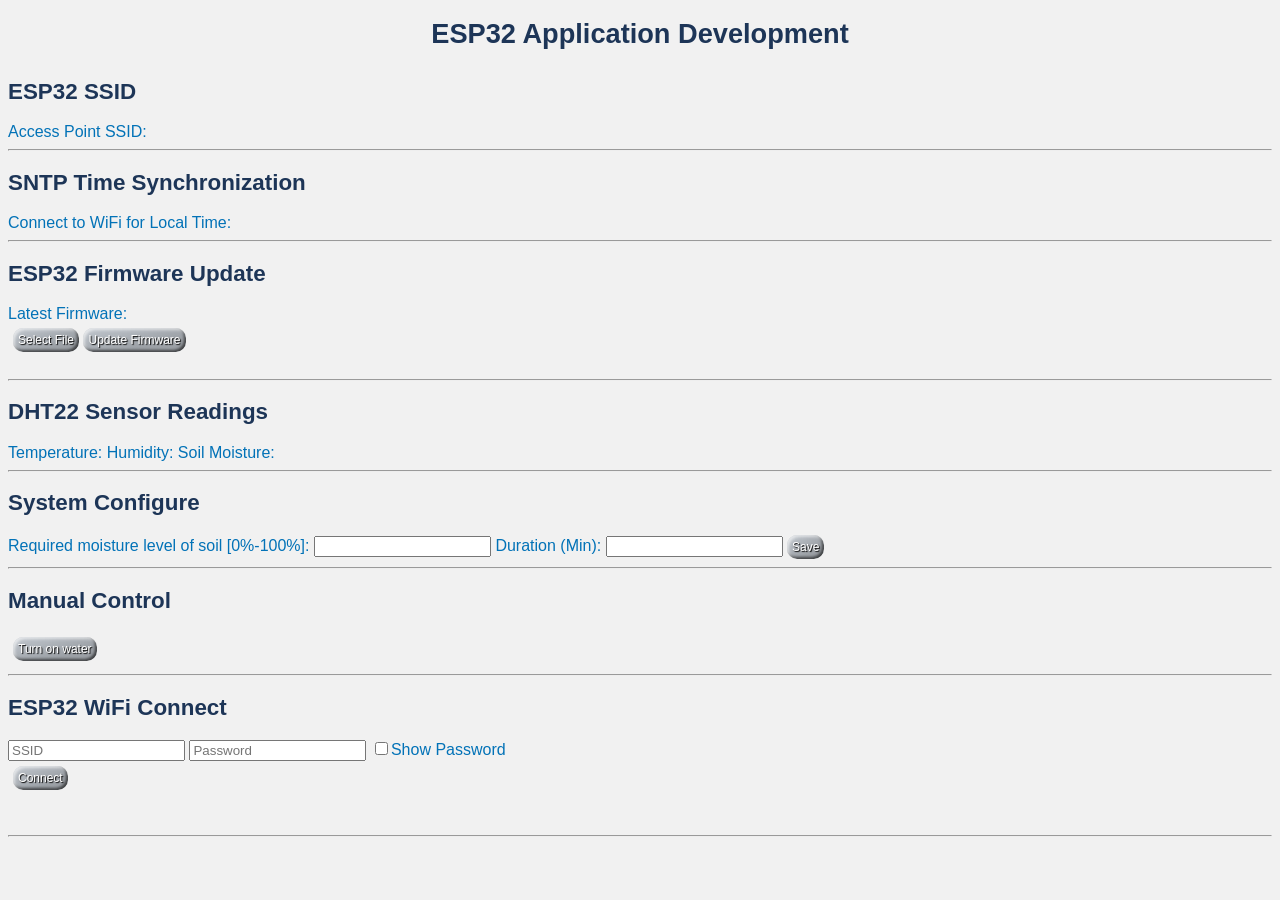
==== main/webpage/index.html @ 848012ae "rename parameters" ====
<!DOCTYPE html>
<html lang="en">
	<head>
		<meta charset="utf-8"/>
		<meta name="viewport" content="width=device-width, initial-scale=1.0, user-scalable=no">
		<meta name="apple-mobile-web-app-capable" content="yes" />
		<script src='jquery-3.3.1.min.js'></script>
		<link rel="stylesheet" href="app.css">
		<script async src="app.js"></script>
		<title>ESP32 IoT Project</title>
	</head>
	<body>
	<header>
		<h1>ESP32 Application Development</h1>
	</header>

	<div id="EspSSID">
		<h2>ESP32 SSID</h2>
		<span for="ap_ssid">Access Point SSID: </span>
		<div id="ap_ssid"></div>
	</div>
	<hr>

	<div id="LocalTime">
		<h2>SNTP Time Synchronization</h2>
		<span for="local_time">Connect to WiFi for Local Time: </span>
		<div id="local_time"></div>
	</div>
	<hr>
		
	<div id="OTA">
	<h2>ESP32 Firmware Update</h2>
		<span id="latest_firmware_label">Latest Firmware: </span>
		<div id="latest_firmware"></div> 
		<input type="file" id="selected_file" accept=".bin" style="display: none;" onchange="getFileInfo()" />
		<div class="buttons">
			<input type="button" value="Select File" onclick="document.getElementById('selected_file').click();" />
			<input type="button" value="Update Firmware" onclick="updateFirmware()" />
		</div>
		<h4 id="file_info"></h4>	
		<h4 id="ota_update_status"></h4>
	</div>
	<hr>
		
	<div id="DHT22Sensor">
		<h2>DHT22 Sensor Readings</h2>
		<span>Temperature: </span> <div id="temperature_reading"></div>
		<span>Humidity: </span> <div id="humidity_reading"></div>
		<span>Soil Moisture: </span> <div id="soil_moisture_reading"></div>
	</div>
	<hr>
			
	<div id="WaterConfig">
		<h2>System Configure</h2>
		<section>
			<label>Required moisture level of soil [0%-100%]: <input id="required_moiture_level" type="number" maxlenght="10" value=""></label>
			<label>Duration (Min): <input id="duration" type="number" maxlenght="10" value=""></label>
			<input id="save_water_config" type="button" value="Save" />
		</section>
	</div>
	<hr>
		
	<div id="ManualControl">
		<h2>Manual Control</h2>
		<div class="buttons">
			<input id="manual_water_btn" type="button" value="Turn on water" />
		</div>
	</div>
	<hr>
		
	<div id="WiFiConnect">
		<h2>ESP32 WiFi Connect</h2>
		<section>
			<input id="connect_ssid" type="text" maxlength="32" placeholder="SSID" value="">
			<input id="connect_pass" type="password" maxlength="64" placeholder="Password" value="">
			<input type="checkbox" onclick="showPassword()">Show Password
		</section>
		<div class="buttons">
			<input id="connect_wifi" type="button" value="Connect" />
		</div>
		<div id="wifi_connect_credentials_errors"></div>
		<h4 id="wifi_connect_status"></h4>
	</div>

	<div id="ConnectInfo">
		<section>
			<div id="connected_ap_label"></div> <div id="connected_ap"></div>
		</section>
		<div id="ip_address_label"></div> <div id="wifi_connect_ip"></div>
		<div id="netmask_label"></div> <div id="wifi_connect_netmask"></div>
		<div id="gateway_label"></div> <div id="wifi_connect_gw"></div>
		<div class="buttons">
			<input id="disconnect_wifi" type="button" value="Disconnect" />
		</div>
	</div>
	<hr>

	</body>
<html>
---- main/webpage/app.css ----
body {
    background-color: #f1f1f1;
    font-family: HelveticaNeueRegular, HelveticaNeue-Regular, "Helvetica Neue Regular", HelveticaNeue, "Helvetica Neue", Helvetica, Arial;
    color: #0272B7;
}

h1 {
    display: block;
    text-align: center;
    margin: 0;
    padding: 10px;
    font-size: 1.7em;
    color: #1d3557;
}

h2 {
	font-size: 1.4em;
    color: #1d3557;
}

h3 {
	font-size: 1.2em;
    color: #1d3557;
}

h4 {
	font-size: 1em;
    color: #1d3557;
}

.gr {
	color: green;
}
.rd {
	color: red;
}

#ap_ssid {
	display:inline;
	color: #1d3557;
}

#local_time {
	display:inline;
	color: #1d3557;
}

#latest_firmware, #latest_firmware_label {
	display:inline;
}
#latest_firmware {
	color: #1d3557;
}

#temperature_reading {
	display:inline;
	color: #1d3557;
}

#humidity_reading {
	display:inline;
	color: #1d3557;
}

#soil_moisture_reading {
	display:inline;
	color: #1d3557;
}

#connected_ap_label, #connected_ap {
	display:inline;
}

#ip_address_label, #netmask_label, #gateway_label {
	display:inline;
}

#wifi_connect_ip, #wifi_connect_netmask, #wifi_connect_gw {
	display:inline;
}

#connected_ap {
	color: #1d3557;
}

#wifi_connect_ip {
	color: #1d3557;
}

#wifi_connect_netmask {
	color: #1d3557;
}

#wifi_connect_gw {
	color: #1d3557;
}

#disconnect_wifi {
	display: none;
}

.buttons {
    padding: 5px;
}

input[type="button"] {
	font-size: 12px;
	border: 0;
    line-height: 2;
    padding: 0 5px;
    text-align: center;
    color: #ffffff;
    text-shadow: 1px 1px 1px #000;
    border-radius: 10px;
    background-color: RGBA(106,125,144,0.35);
    background-image: linear-gradient(to top left,
                                      rgba(0, 0, 0, .2),
                                      rgba(0, 0, 0, .2) 30%,
                                      rgba(0, 0, 0, 0));
    box-shadow: inset 2px 2px 3px rgba(255, 255, 255, .6),
                inset -2px -2px 3px rgba(0, 0, 0, .6);
}

input[type="button"]:hover {
    background-color: RGBA(112,164,222,0.68);
}

input[type="button"]:active {
    box-shadow: inset -2px -2px 3px rgba(255, 255, 255, .6),
                inset 2px 2px 3px rgba(0, 0, 0, .6);
}
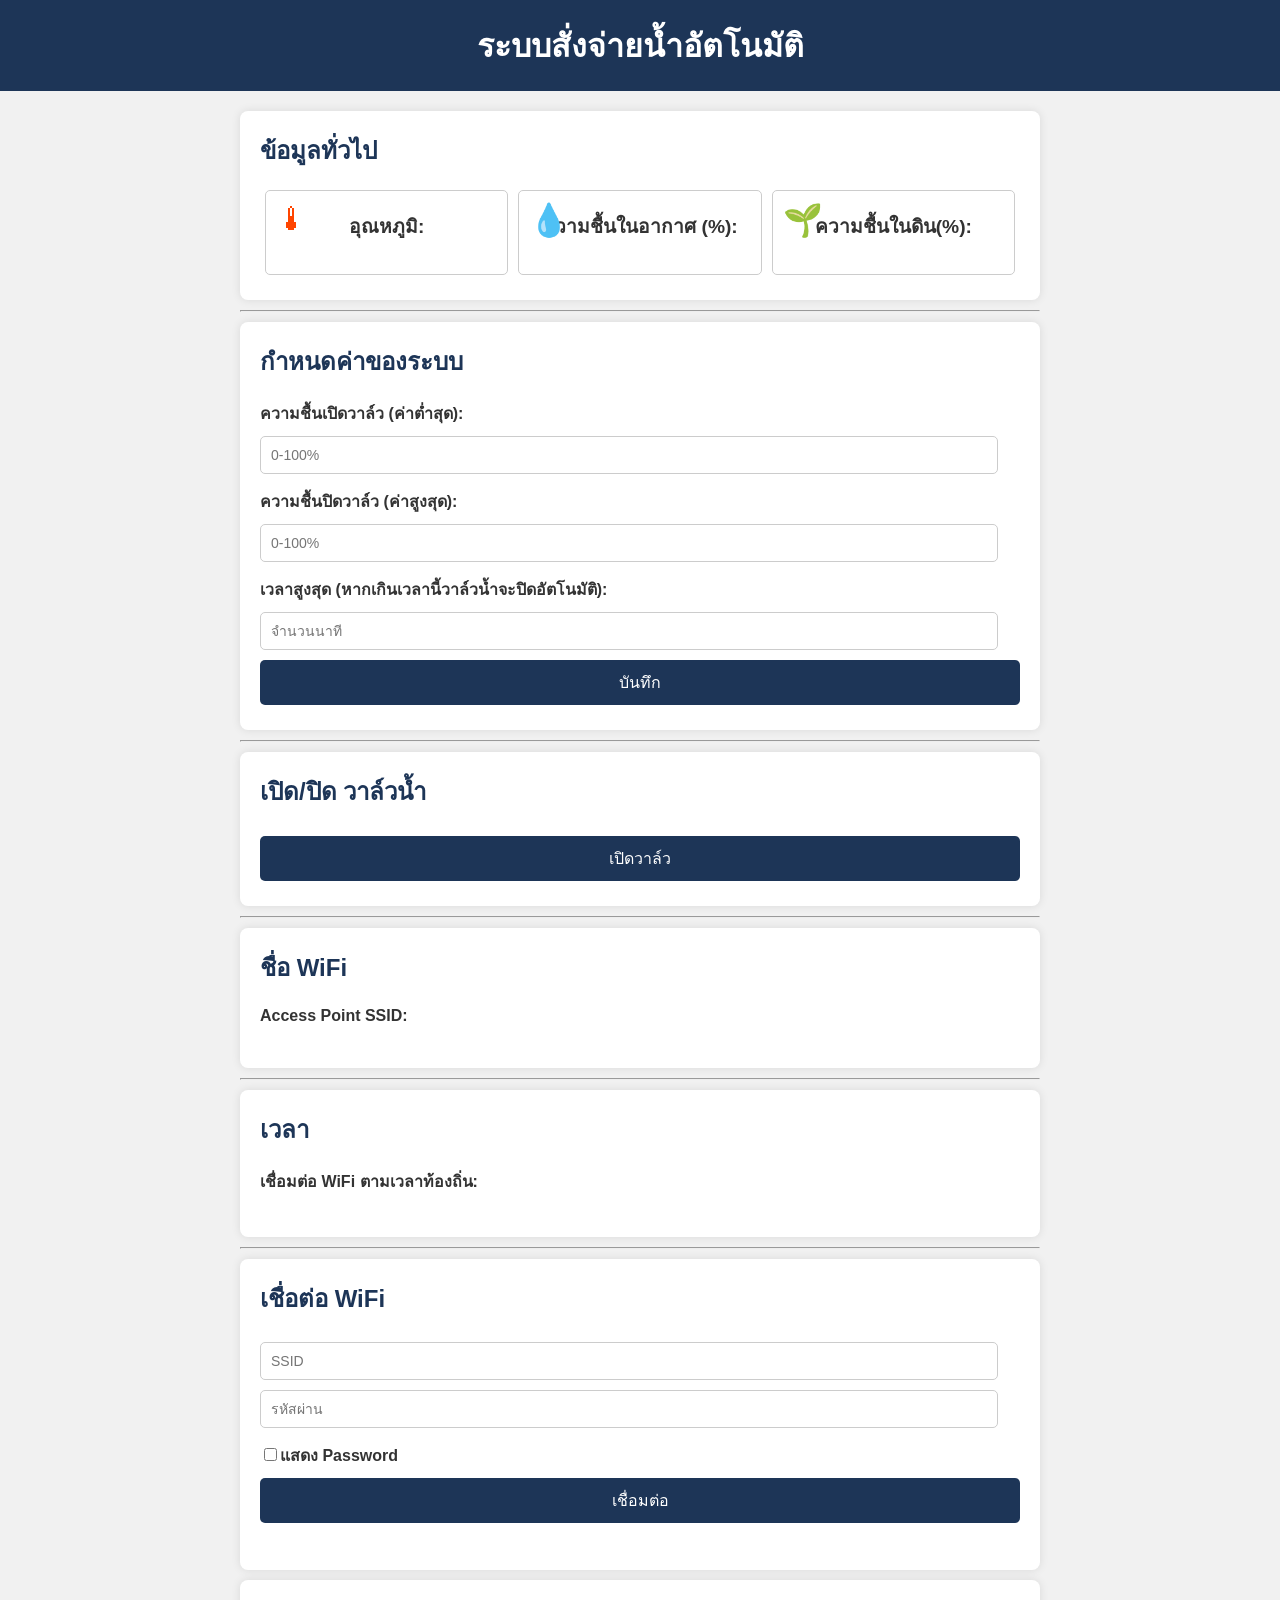
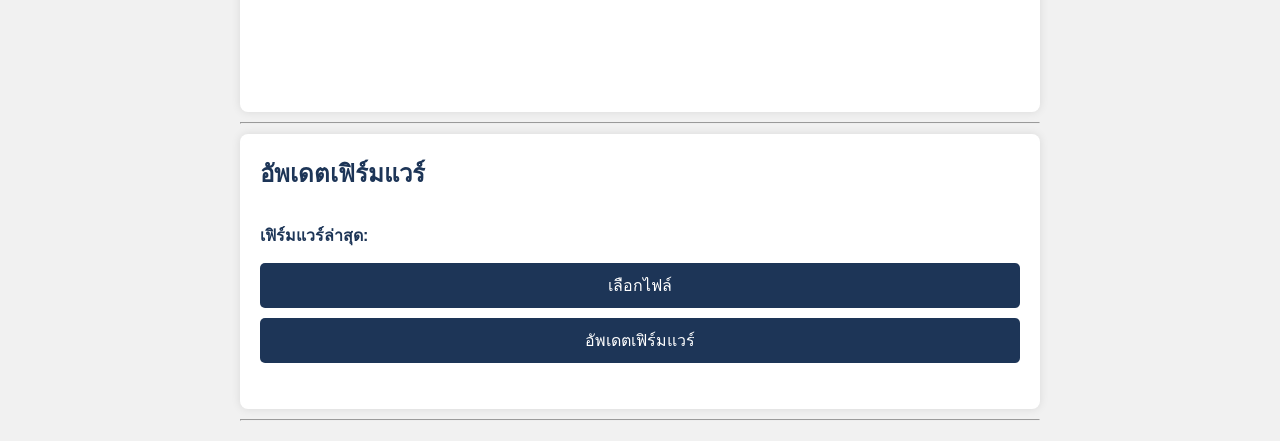
==== commit c1d33cce: "UI update" ====
--- a/main/webpage/index.html
+++ b/main/webpage/index.html
@@ -1,99 +1,105 @@
 <!DOCTYPE html>
 <html lang="en">
-	<head>
-		<meta charset="utf-8"/>
-		<meta name="viewport" content="width=device-width, initial-scale=1.0, user-scalable=no">
-		<meta name="apple-mobile-web-app-capable" content="yes" />
-		<script src='jquery-3.3.1.min.js'></script>
-		<link rel="stylesheet" href="app.css">
-		<script async src="app.js"></script>
-		<title>ESP32 IoT Project</title>
-	</head>
-	<body>
-	<header>
-		<h1>ESP32 Application Development</h1>
-	</header>
+<head>
+    <meta charset="utf-8"/>
+    <meta name="viewport" content="width=device-width, initial-scale=1.0, user-scalable=no">
+    <meta name="apple-mobile-web-app-capable" content="yes" />
+    <script src='jquery-3.3.1.min.js'></script>
+    <link rel="stylesheet" href="app.css">
+    <script async src="app.js"></script>
+    <title>ชื่อโครงการ</title>
+</head>
+<body>
+    <header>
+        <h1>ระบบสั่งจ่ายน้ำอัตโนมัติ</h1>
+    </header>
+   
+    <main>
+        <section id="DHT22Sensor">
+            <h2>ข้อมูลทั่วไป</h2>
+            <div class="sensor-container">
+                <div class="sensor-box temperature">
+                    <label>อุณหภูมิ:</label>
+                    <div id="temperature_reading"></div>
+                </div>
+                <div class="sensor-box humidity">
+                    <label>ความชื้นในอากาศ (%):</label>
+                    <div id="humidity_reading"></div>
+                </div>
+                <div class="sensor-box soil-moisture">
+                    <label>ความชื้นในดิน(%):</label>
+                    <div id="soil_moisture_reading"></div>
+                </div>
+            </div>
+        </section>
+        <hr>
 
-	<div id="EspSSID">
-		<h2>ESP32 SSID</h2>
-		<span for="ap_ssid">Access Point SSID: </span>
-		<div id="ap_ssid"></div>
-	</div>
-	<hr>
+        <section id="WaterConfig">
+            <h2>กำหนดค่าของระบบ</h2>
+            <label for="min_moiture_level">ความชื้นเปิดวาล์ว (ค่าต่ำสุด): <span id="min_moiture_level_data" class="level_data"></span></label>
+            <input id="min_moiture_level" type="number" maxlength="10" min="0" max="100" value="" placeholder="0-100%">
+            <label for="required_moiture_level">ความชื้นปิดวาล์ว (ค่าสูงสุด): <span id="required_moiture_level_data" class="level_data"></span></label>
+            <input id="required_moiture_level" type="number" maxlength="10"  min="0" max="100" value="" placeholder="0-100%">
+            <label for="duration">เวลาสูงสุด (หากเกินเวลานี้วาล์วน้ำจะปิดอัตโนมัติ): <span id="duration_data" class="level_data"></span></label>
+            <input id="duration" type="number" maxlength="10" value="" placeholder="จำนวนนาที">
+            <button id="save_water_config">บันทึก</button>
+        </section>
+        <hr>
 
-	<div id="LocalTime">
-		<h2>SNTP Time Synchronization</h2>
-		<span for="local_time">Connect to WiFi for Local Time: </span>
-		<div id="local_time"></div>
-	</div>
-	<hr>
+        <section id="ManualControl">
+            <h2>เปิด/ปิด วาล์วน้ำ</h2>
+            <button id="manual_water_btn">เปิดวาล์ว</button>
+        </section>
+        <hr>
+
+		<section id="EspSSID">
+			<h2>ชื่อ WiFi</h2>
+			<label>Access Point SSID:</label>
+			<div id="ap_ssid"></div>
+		</section>
+		<hr>
 		
-	<div id="OTA">
-	<h2>ESP32 Firmware Update</h2>
-		<span id="latest_firmware_label">Latest Firmware: </span>
-		<div id="latest_firmware"></div> 
-		<input type="file" id="selected_file" accept=".bin" style="display: none;" onchange="getFileInfo()" />
-		<div class="buttons">
-			<input type="button" value="Select File" onclick="document.getElementById('selected_file').click();" />
-			<input type="button" value="Update Firmware" onclick="updateFirmware()" />
-		</div>
-		<h4 id="file_info"></h4>	
-		<h4 id="ota_update_status"></h4>
-	</div>
-	<hr>
-		
-	<div id="DHT22Sensor">
-		<h2>DHT22 Sensor Readings</h2>
-		<span>Temperature: </span> <div id="temperature_reading"></div>
-		<span>Humidity: </span> <div id="humidity_reading"></div>
-		<span>Soil Moisture: </span> <div id="soil_moisture_reading"></div>
-	</div>
-	<hr>
-			
-	<div id="WaterConfig">
-		<h2>System Configure</h2>
-		<section>
-			<label>Required moisture level of soil [0%-100%]: <input id="required_moiture_level" type="number" maxlenght="10" value=""></label>
-			<label>Duration (Min): <input id="duration" type="number" maxlenght="10" value=""></label>
-			<input id="save_water_config" type="button" value="Save" />
+		<section id="LocalTime">
+			<h2>เวลา</h2>
+			<label>เชื่อมต่อ WiFi ตามเวลาท้องถิ่น:</label>
+			<div id="local_time"></div>
 		</section>
-	</div>
-	<hr>
-		
-	<div id="ManualControl">
-		<h2>Manual Control</h2>
-		<div class="buttons">
-			<input id="manual_water_btn" type="button" value="Turn on water" />
-		</div>
-	</div>
-	<hr>
-		
-	<div id="WiFiConnect">
-		<h2>ESP32 WiFi Connect</h2>
-		<section>
-			<input id="connect_ssid" type="text" maxlength="32" placeholder="SSID" value="">
-			<input id="connect_pass" type="password" maxlength="64" placeholder="Password" value="">
-			<input type="checkbox" onclick="showPassword()">Show Password
-		</section>
-		<div class="buttons">
-			<input id="connect_wifi" type="button" value="Connect" />
-		</div>
-		<div id="wifi_connect_credentials_errors"></div>
-		<h4 id="wifi_connect_status"></h4>
-	</div>
+		<hr>
 
-	<div id="ConnectInfo">
-		<section>
-			<div id="connected_ap_label"></div> <div id="connected_ap"></div>
-		</section>
-		<div id="ip_address_label"></div> <div id="wifi_connect_ip"></div>
-		<div id="netmask_label"></div> <div id="wifi_connect_netmask"></div>
-		<div id="gateway_label"></div> <div id="wifi_connect_gw"></div>
-		<div class="buttons">
-			<input id="disconnect_wifi" type="button" value="Disconnect" />
-		</div>
-	</div>
-	<hr>
+        <section id="WiFiConnect">
+            <h2>เชื่อต่อ WiFi</h2>
+            <input id="connect_ssid" type="text" maxlength="32" placeholder="SSID" value="">
+            <input id="connect_pass" type="password" maxlength="64" placeholder="รหัสผ่าน" value="">
+            <label><input type="checkbox" onclick="showPassword()">แสดง Password</label>
+            <button id="connect_wifi">เชื่อมต่อ</button>
+            <div id="wifi_connect_credentials_errors"></div>
+            <h4 id="wifi_connect_status"></h4>
+            
+        </section>
 
-	</body>
-<html>+        <section id="connect_info">
+            <div id="connected_ap_label"></div> <div id="connected_ap"></div>
+            <div id="ip_address_label"></div> <div id="wifi_connect_ip"></div>
+		    <div id="netmask_label"></div> <div id="wifi_connect_netmask"></div>
+		    <div id="gateway_label"></div> <div id="wifi_connect_gw"></div>
+         
+            <button id="disconnect_wifi">Disconnect</button>
+        </section>
+        <hr>
+
+        <section id="OTA">
+            <h2>อัพเดตเฟิร์มแวร์</h2>
+            <label id="latest_firmware_label">เฟิร์มแวร์ล่าสุด:</label>
+            <div id="latest_firmware"></div>
+            <input type="file" id="selected_file" accept=".bin" style="display: none;" onchange="getFileInfo()" />
+            <div class="buttons">
+                <button onclick="document.getElementById('selected_file').click();">เลือกไฟล์</button>
+                <button onclick="updateFirmware()">อัพเดตเฟิร์มแวร์</button>
+            </div>
+            <h4 id="file_info"></h4>
+            <h4 id="ota_update_status"></h4>
+        </section>
+        <hr>
+    </main>
+</body>
+</html>
--- a/main/webpage/app.css
+++ b/main/webpage/app.css
@@ -1,25 +1,55 @@
-
-
+/* General styling for body */
 body {
     background-color: #f1f1f1;
-    font-family: HelveticaNeueRegular, HelveticaNeue-Regular, "Helvetica Neue Regular", HelveticaNeue, "Helvetica Neue", Helvetica, Arial;
-    color: #0272B7;
+    font-family: 'Helvetica Neue', Helvetica, Arial, sans-serif;
+    color: #333;
+    margin: 0;
+    padding: 0;
+}
+
+/* Header styling */
+header {
+    background-color: #1d3557;
+    color: #fff;
+    padding: 20px;
+    text-align: center;
 }
 
 h1 {
+    margin: 0;
+    font-size: 2em;
+}
+
+/* Section styling */
+main {
+    margin: 20px auto;
+    max-width: 800px;
+    padding: 0 10px;
+}
+
+section {
+    background: #fff;
+    margin: 10px 0;
+    padding: 20px;
+    border-radius: 8px;
+    box-shadow: 0 0 10px rgba(0, 0, 0, 0.1);
+}
+
+h2 {
+    color: #1d3557;
+    font-size: 1.5em;
+    margin-top: 0;
+}
+
+label {
     display: block;
-    text-align: center;
-    margin: 0;
-    padding: 10px;
-    font-size: 1.7em;
-    color: #1d3557;
-}
-
-h2 {
-	font-size: 1.4em;
-    color: #1d3557;
-}
-
+    font-weight: bold;
+    margin: 10px 0 5px;
+}
+
+div {
+    margin: 5px 0;
+}
 h3 {
 	font-size: 1.2em;
     color: #1d3557;
@@ -37,97 +67,139 @@
 	color: red;
 }
 
-#ap_ssid {
-	display:inline;
-	color: #1d3557;
-}
-
-#local_time {
-	display:inline;
-	color: #1d3557;
-}
-
-#latest_firmware, #latest_firmware_label {
-	display:inline;
-}
-#latest_firmware {
-	color: #1d3557;
-}
-
-#temperature_reading {
-	display:inline;
-	color: #1d3557;
-}
-
-#humidity_reading {
-	display:inline;
-	color: #1d3557;
-}
-
-#soil_moisture_reading {
-	display:inline;
-	color: #1d3557;
-}
-
-#connected_ap_label, #connected_ap {
-	display:inline;
-}
-
-#ip_address_label, #netmask_label, #gateway_label {
-	display:inline;
-}
-
-#wifi_connect_ip, #wifi_connect_netmask, #wifi_connect_gw {
-	display:inline;
-}
-
-#connected_ap {
-	color: #1d3557;
-}
-
-#wifi_connect_ip {
-	color: #1d3557;
-}
-
-#wifi_connect_netmask {
-	color: #1d3557;
-}
-
-#wifi_connect_gw {
-	color: #1d3557;
-}
-
+/* Sensor container styling */
+.sensor-container {
+    display: flex;
+    justify-content: space-between;
+    margin-top: 10px;
+}
+
+.sensor-box {
+    flex: 1;
+    padding: 10px;
+    text-align: center;
+    border: 1px solid #ccc;
+    border-radius: 5px;
+    margin: 0 5px;
+    position: relative;
+}
+
+.sensor-box label {
+    display: block;
+    font-size: 1.2em;
+    margin-bottom: 5px;
+}
+
+.sensor-box div {
+    font-size: 2em;
+    color: #1d3557;
+}
+
+.temperature::before {
+    content: "\1F321"; /* Unicode for thermometer icon */
+    font-size: 2em;
+    color: #ff4500;
+    position: absolute;
+    top: 10px;
+    left: 10px;
+}
+
+.humidity::before {
+    content: "\1F4A7"; /* Unicode for droplet icon */
+    font-size: 2em;
+    color: #1e90ff;
+    position: absolute;
+    top: 10px;
+    left: 10px;
+}
+
+.soil-moisture::before {
+    content: "\1F331"; /* Unicode for seedling icon */
+    font-size: 2em;
+    color: #32cd32;
+    position: absolute;
+    top: 10px;
+    left: 10px;
+}
+
+div {
+    margin: 5px 0;
+}
+/* Button styling */
+button, input[type="button"] {
+    background-color: #1d3557;
+    color: #fff;
+    border: none;
+    border-radius: 5px;
+    padding: 10px 15px;
+    font-size: 1em;
+    cursor: pointer;
+    margin: 5px 0;
+    width: 100%;
+    box-sizing: border-box;
+    transition: background-color 0.3s ease;
+}
+
+button:hover, input[type="button"]:hover {
+    background-color: #457b9d;
+}
+
+button:active, input[type="button"]:active {
+    background-color: #1d3557;
+    box-shadow: inset 0 0 5px rgba(0, 0, 0, 0.2);
+}
+
+/* Input field styling */
+input[type="text"], input[type="password"], input[type="number"], input[type="file"] {
+    width: calc(100% - 22px);
+    margin: 5px 0;
+    padding: 10px;
+    font-size: 14px;
+    border-radius: 5px;
+    border: 1px solid #ccc;
+    box-sizing: border-box;
+}
+
+.level_data {
+    color:#32cd32;
+}
+
+/* Specific styling for inline elements */
+#ap_ssid, #local_time, #latest_firmware,#latest_firmware_label, #temperature_reading, #humidity_reading, #soil_moisture_reading, #connected_ap, #wifi_connect_ip, #wifi_connect_netmask, #wifi_connect_gw {
+    color: #1d3557;
+    display: inline-block;
+}
 #disconnect_wifi {
 	display: none;
 }
 
-.buttons {
-    padding: 5px;
-}
-
-input[type="button"] {
-	font-size: 12px;
-	border: 0;
-    line-height: 2;
-    padding: 0 5px;
-    text-align: center;
-    color: #ffffff;
-    text-shadow: 1px 1px 1px #000;
-    border-radius: 10px;
-    background-color: RGBA(106,125,144,0.35);
-    background-image: linear-gradient(to top left,
-                                      rgba(0, 0, 0, .2),
-                                      rgba(0, 0, 0, .2) 30%,
-                                      rgba(0, 0, 0, 0));
-    box-shadow: inset 2px 2px 3px rgba(255, 255, 255, .6),
-                inset -2px -2px 3px rgba(0, 0, 0, .6);
-}
-
-input[type="button"]:hover {
-    background-color: RGBA(112,164,222,0.68);
-}
-
-input[type="button"]:active {
-    box-shadow: inset -2px -2px 3px rgba(255, 255, 255, .6),
-                inset 2px 2px 3px rgba(0, 0, 0, .6);
-}
+/* Red color for wifi connect status */
+#wifi_connect_status {
+    color: red;
+}
+
+/* Responsive media queries */
+@media (max-width: 600px) {
+    h1 {
+        font-size: 1.5em;
+    }
+    h2 {
+        font-size: 1.2em;
+    }
+    section {
+        padding: 15px;
+    }
+    .sensor-container {
+        flex-direction: column;
+    }
+    .sensor-box {
+        margin: 10px 0;
+    }
+    button, input[type="button"] {
+        padding: 8px 10px;
+        font-size: 0.9em;
+    }
+    input[type="text"], input[type="password"], input[type="number"], input[type="file"] {
+        padding: 8px;
+    }
+}
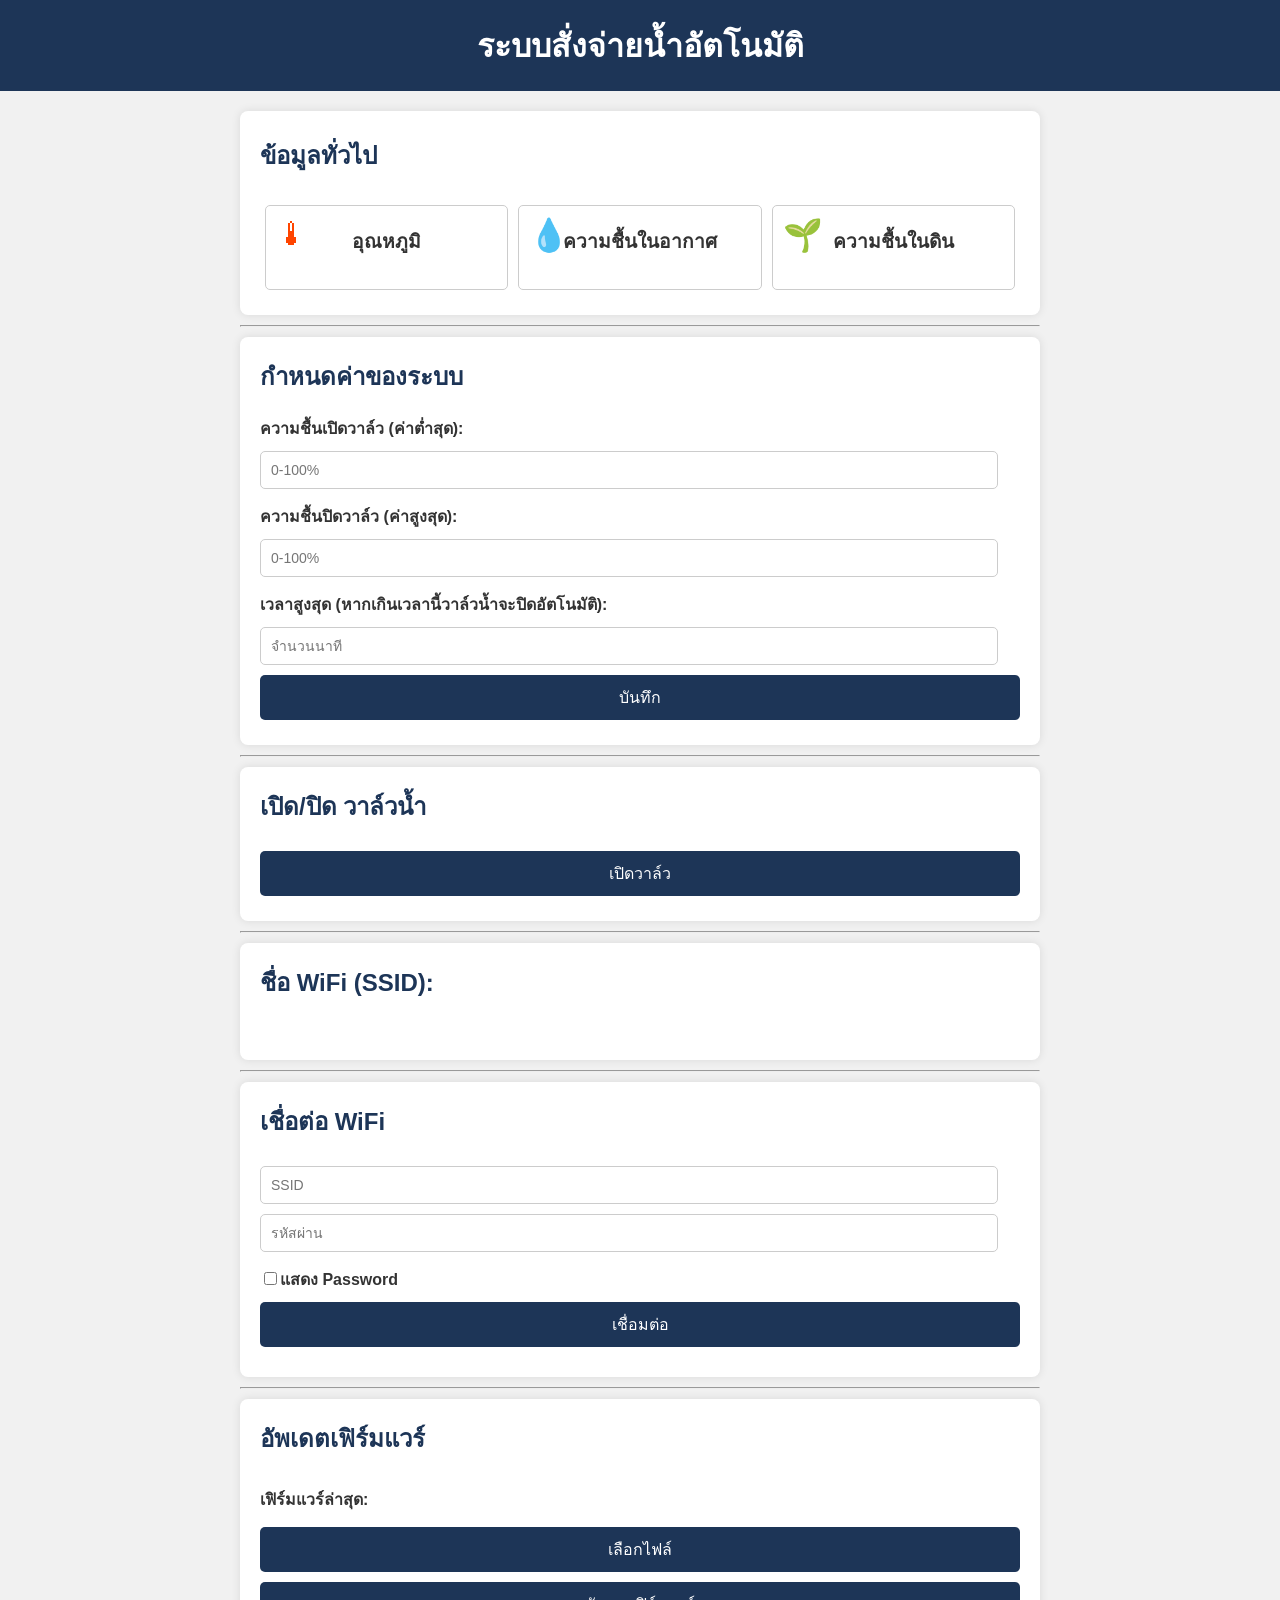
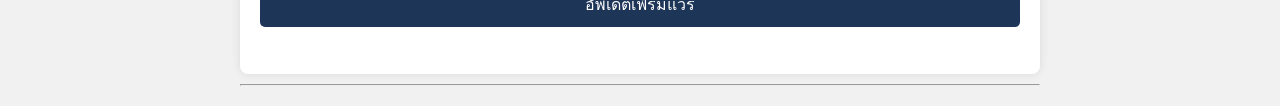
==== commit 0970e6f1: "UI update" ====
--- a/main/webpage/index.html
+++ b/main/webpage/index.html
@@ -16,19 +16,22 @@
    
     <main>
         <section id="DHT22Sensor">
-            <h2>ข้อมูลทั่วไป</h2>
+            <div class="flex-container">
+                <h2>ข้อมูลทั่วไป</h2>
+                <div id="local_time" class="time-data"></div>
+            </div>
             <div class="sensor-container">
                 <div class="sensor-box temperature">
-                    <label>อุณหภูมิ:</label>
-                    <div id="temperature_reading"></div>
+                    <label>อุณหภูมิ</label>
+                    <div id="temperature_reading" class="data"></div>
                 </div>
                 <div class="sensor-box humidity">
-                    <label>ความชื้นในอากาศ (%):</label>
-                    <div id="humidity_reading"></div>
+                    <label>ความชื้นในอากาศ</label>
+                    <div id="humidity_reading" class="data"></div>
                 </div>
                 <div class="sensor-box soil-moisture">
-                    <label>ความชื้นในดิน(%):</label>
-                    <div id="soil_moisture_reading"></div>
+                    <label>ความชื้นในดิน</label>
+                    <div id="soil_moisture_reading" class="data"></div>
                 </div>
             </div>
         </section>
@@ -36,11 +39,11 @@
 
         <section id="WaterConfig">
             <h2>กำหนดค่าของระบบ</h2>
-            <label for="min_moiture_level">ความชื้นเปิดวาล์ว (ค่าต่ำสุด): <span id="min_moiture_level_data" class="level_data"></span></label>
+            <label for="min_moiture_level">ความชื้นเปิดวาล์ว (ค่าต่ำสุด): <span id="min_moiture_level_data" class="data"></span></label>
             <input id="min_moiture_level" type="number" maxlength="10" min="0" max="100" value="" placeholder="0-100%">
-            <label for="required_moiture_level">ความชื้นปิดวาล์ว (ค่าสูงสุด): <span id="required_moiture_level_data" class="level_data"></span></label>
+            <label for="required_moiture_level">ความชื้นปิดวาล์ว (ค่าสูงสุด): <span id="required_moiture_level_data" class="data"></span></label>
             <input id="required_moiture_level" type="number" maxlength="10"  min="0" max="100" value="" placeholder="0-100%">
-            <label for="duration">เวลาสูงสุด (หากเกินเวลานี้วาล์วน้ำจะปิดอัตโนมัติ): <span id="duration_data" class="level_data"></span></label>
+            <label for="duration">เวลาสูงสุด (หากเกินเวลานี้วาล์วน้ำจะปิดอัตโนมัติ): <span id="duration_data" class="data"></span></label>
             <input id="duration" type="number" maxlength="10" value="" placeholder="จำนวนนาที">
             <button id="save_water_config">บันทึก</button>
         </section>
@@ -53,19 +56,11 @@
         <hr>
 
 		<section id="EspSSID">
-			<h2>ชื่อ WiFi</h2>
-			<label>Access Point SSID:</label>
+			<h2>ชื่อ WiFi (SSID):</h2>
 			<div id="ap_ssid"></div>
 		</section>
 		<hr>
 		
-		<section id="LocalTime">
-			<h2>เวลา</h2>
-			<label>เชื่อมต่อ WiFi ตามเวลาท้องถิ่น:</label>
-			<div id="local_time"></div>
-		</section>
-		<hr>
-
         <section id="WiFiConnect">
             <h2>เชื่อต่อ WiFi</h2>
             <input id="connect_ssid" type="text" maxlength="32" placeholder="SSID" value="">
@@ -73,16 +68,14 @@
             <label><input type="checkbox" onclick="showPassword()">แสดง Password</label>
             <button id="connect_wifi">เชื่อมต่อ</button>
             <div id="wifi_connect_credentials_errors"></div>
-            <h4 id="wifi_connect_status"></h4>
-            
+            <h4 id="wifi_connect_status" class="hidden"></h4>
         </section>
 
-        <section id="connect_info">
-            <div id="connected_ap_label"></div> <div id="connected_ap"></div>
-            <div id="ip_address_label"></div> <div id="wifi_connect_ip"></div>
-		    <div id="netmask_label"></div> <div id="wifi_connect_netmask"></div>
-		    <div id="gateway_label"></div> <div id="wifi_connect_gw"></div>
-         
+        <section id="connect_info" class="hidden">
+            <div id="connected_ap_label"></div> <div id="connected_ap" class="data"></div>
+            <div id="ip_address_label"></div> <div id="wifi_connect_ip" class="data"></div>
+		    <div id="netmask_label"></div> <div id="wifi_connect_netmask" class="data"></div>
+		    <div id="gateway_label"></div> <div id="wifi_connect_gw" class="data"></div>
             <button id="disconnect_wifi">Disconnect</button>
         </section>
         <hr>
--- a/main/webpage/app.css
+++ b/main/webpage/app.css
@@ -64,7 +64,7 @@
 	color: green;
 }
 .rd {
-	color: red;
+	color: #ff4500;
 }
 
 /* Sensor container styling */
@@ -92,7 +92,6 @@
 
 .sensor-box div {
     font-size: 2em;
-    color: #1d3557;
 }
 
 .temperature::before {
@@ -160,22 +159,34 @@
     box-sizing: border-box;
 }
 
-.level_data {
+.data {
     color:#32cd32;
 }
 
+.hidden {
+	display: none;
+}
+
+.flex-container {
+    display: flex;
+    justify-content: space-between;
+}
+
 /* Specific styling for inline elements */
-#ap_ssid, #local_time, #latest_firmware,#latest_firmware_label, #temperature_reading, #humidity_reading, #soil_moisture_reading, #connected_ap, #wifi_connect_ip, #wifi_connect_netmask, #wifi_connect_gw {
-    color: #1d3557;
+#ap_ssid, #latest_firmware,#latest_firmware_label, #temperature_reading, #humidity_reading, #soil_moisture_reading, #connected_ap, #wifi_connect_ip, #wifi_connect_netmask, #wifi_connect_gw {
     display: inline-block;
 }
+
 #disconnect_wifi {
-	display: none;
-}
-
-/* Red color for wifi connect status */
-#wifi_connect_status {
-    color: red;
+	background-color: #ff4500;
+}
+
+.time-data {
+    color:#ff4500;
+    font-weight: bold;
+    font-size: 1.0em;
+    margin-right: 10px;
+    display: inline-block;
 }
 
 /* Responsive media queries */
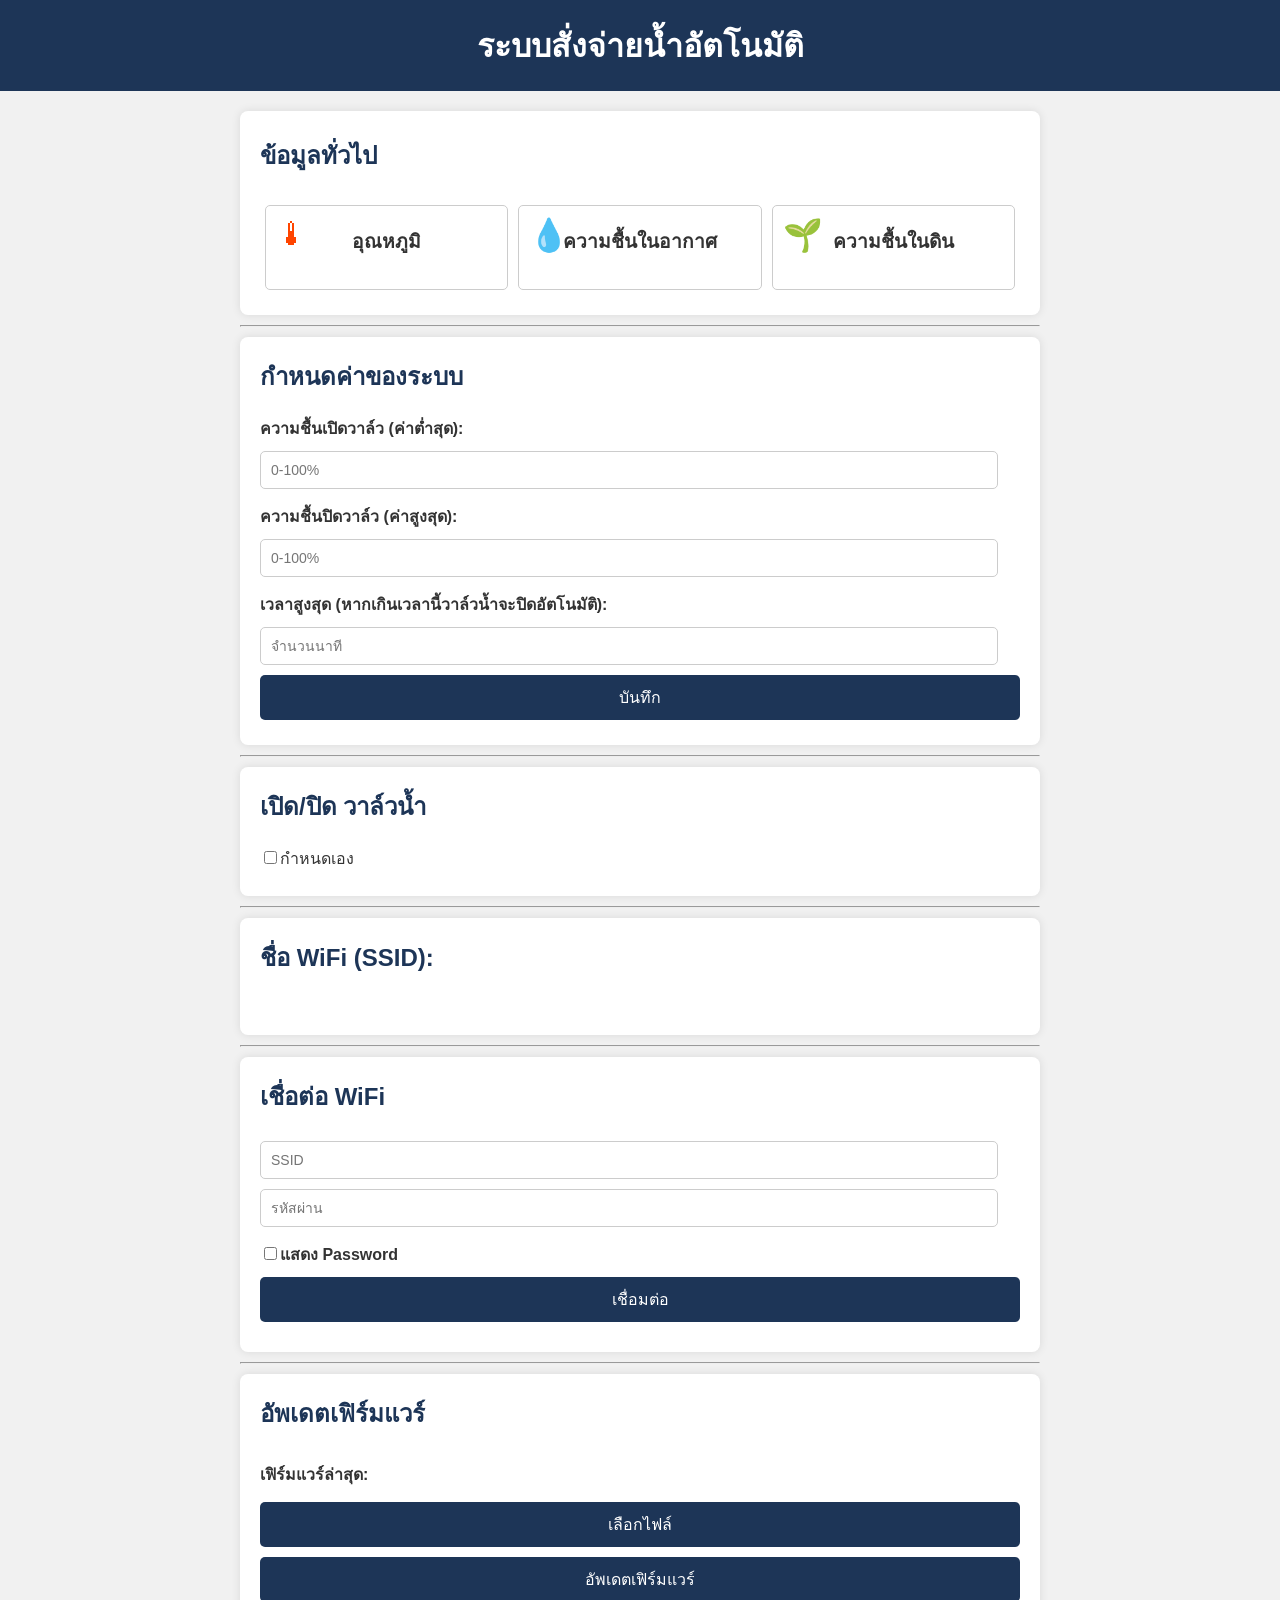
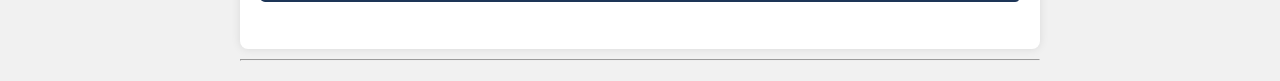
==== commit d67c15ca: "On/Off using manual mode" ====
--- a/main/webpage/index.html
+++ b/main/webpage/index.html
@@ -51,6 +51,9 @@
 
         <section id="ManualControl">
             <h2>เปิด/ปิด วาล์วน้ำ</h2>
+			<div>
+				<input id="manual-chk" type="checkbox"><span id="manual-label">กำหนดเอง</span>
+			</div>
             <button id="manual_water_btn">เปิดวาล์ว</button>
         </section>
         <hr>
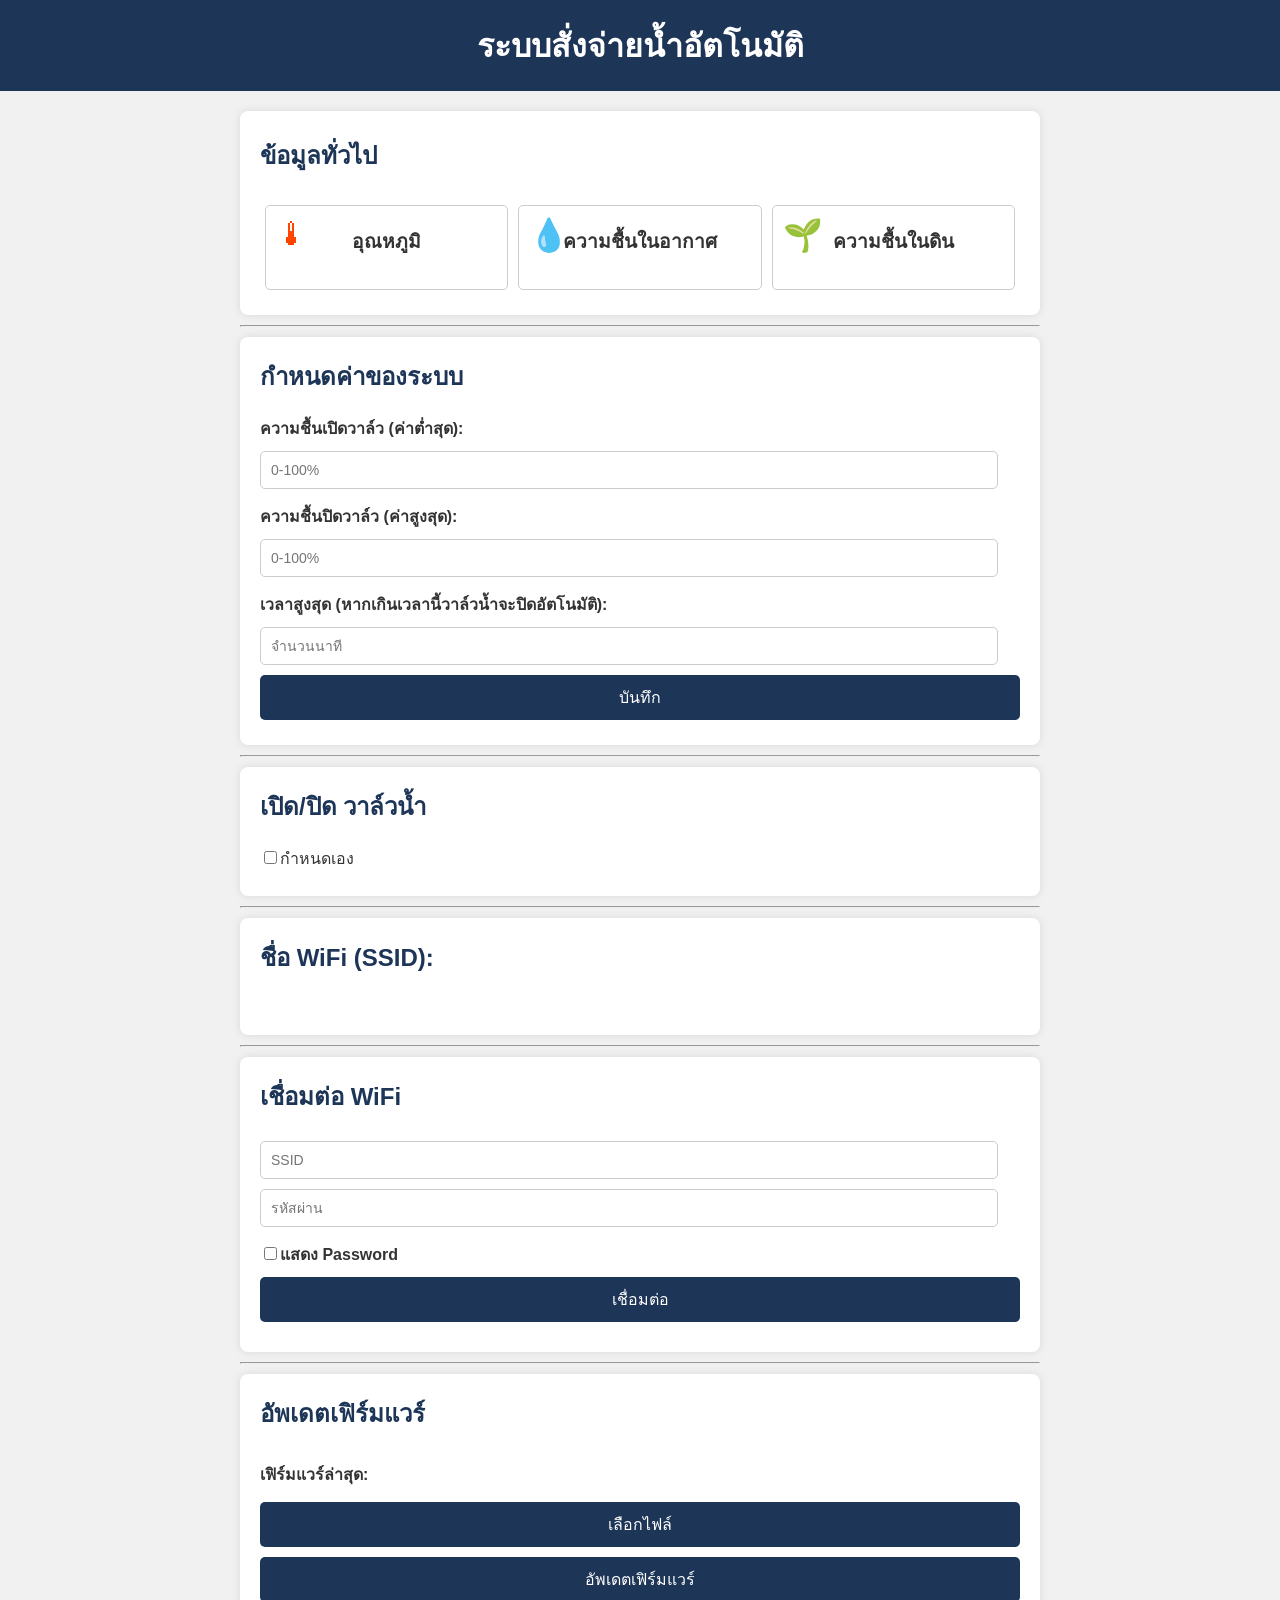
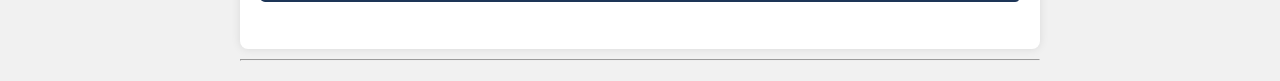
==== commit 3d4384ea: "Fixed wrong label name" ====
--- a/main/webpage/index.html
+++ b/main/webpage/index.html
@@ -65,7 +65,7 @@
 		<hr>
 		
         <section id="WiFiConnect">
-            <h2>เชื่อต่อ WiFi</h2>
+            <h2>เชื่อมต่อ WiFi</h2>
             <input id="connect_ssid" type="text" maxlength="32" placeholder="SSID" value="">
             <input id="connect_pass" type="password" maxlength="64" placeholder="รหัสผ่าน" value="">
             <label><input type="checkbox" onclick="showPassword()">แสดง Password</label>
@@ -74,7 +74,7 @@
             <h4 id="wifi_connect_status" class="hidden"></h4>
         </section>
 
-        <section id="connect_info" class="hidden">
+        <section id="connect_info">
             <div id="connected_ap_label"></div> <div id="connected_ap" class="data"></div>
             <div id="ip_address_label"></div> <div id="wifi_connect_ip" class="data"></div>
 		    <div id="netmask_label"></div> <div id="wifi_connect_netmask" class="data"></div>
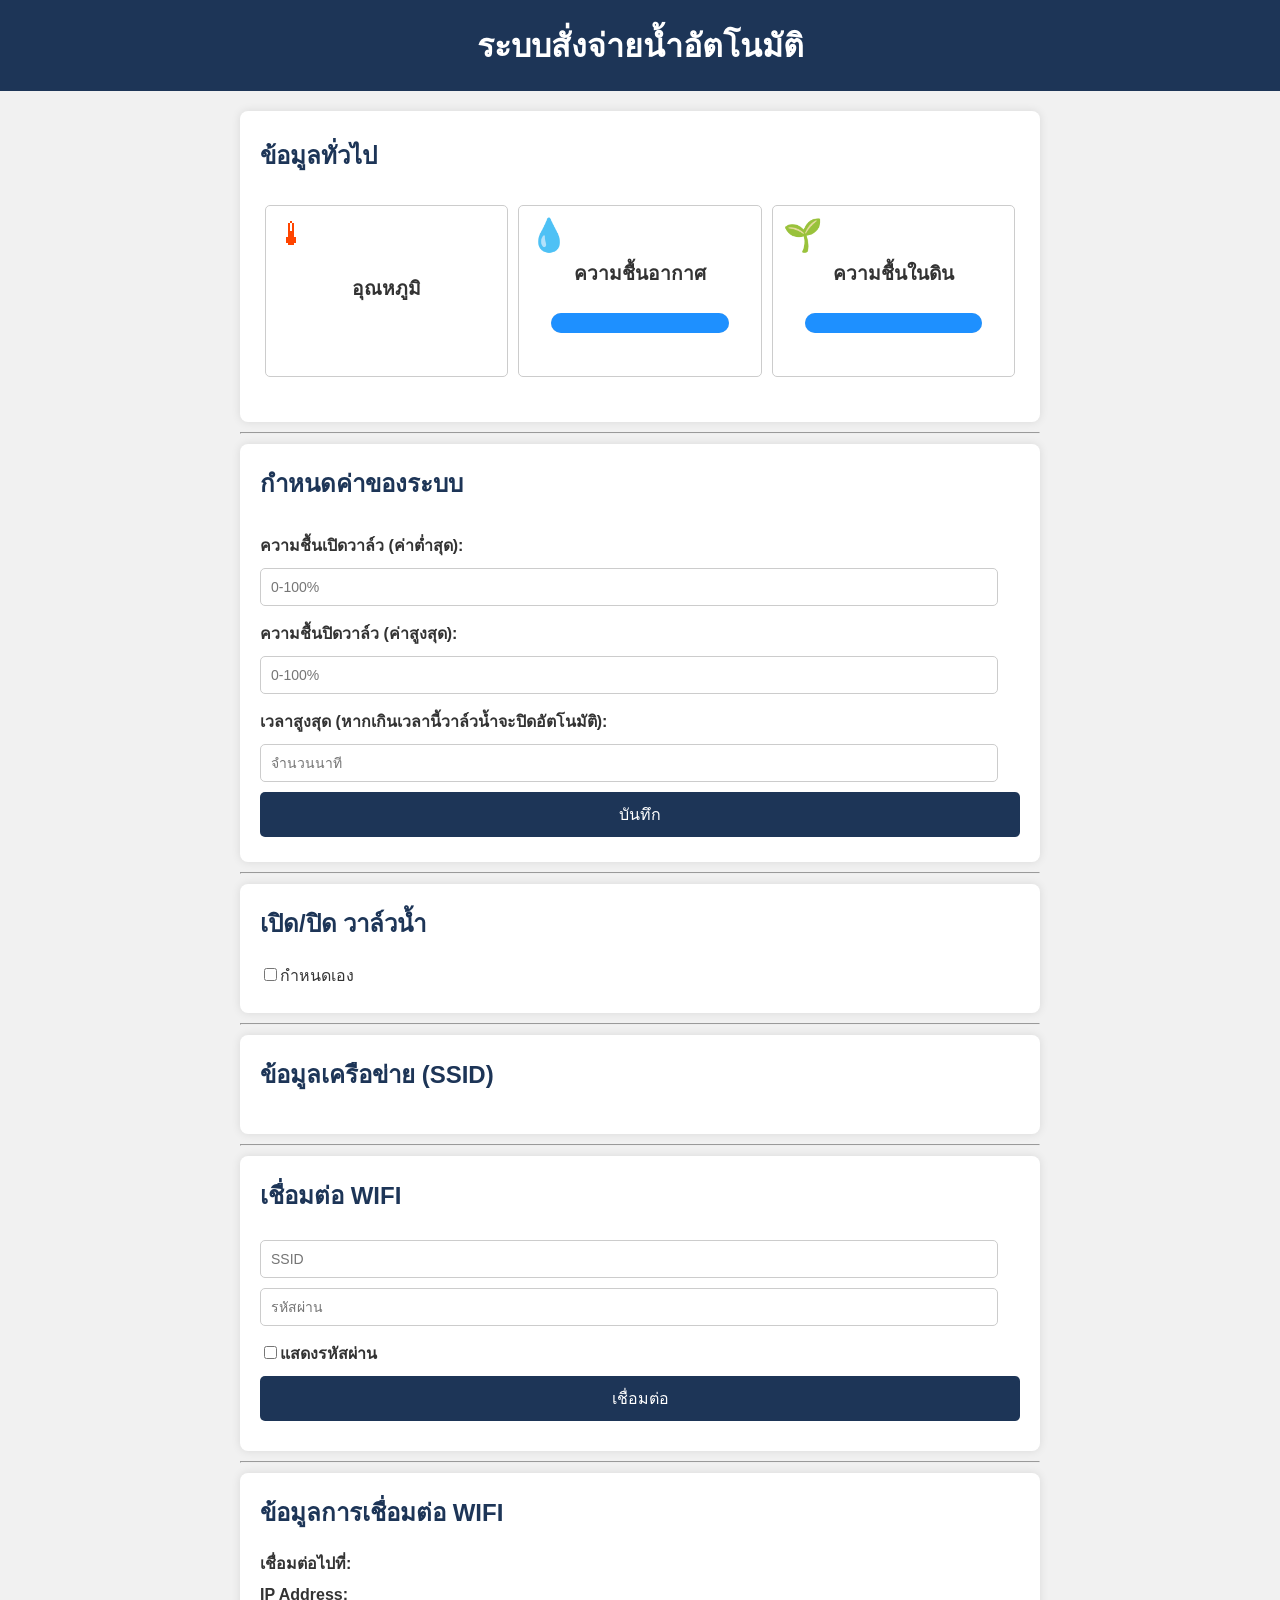
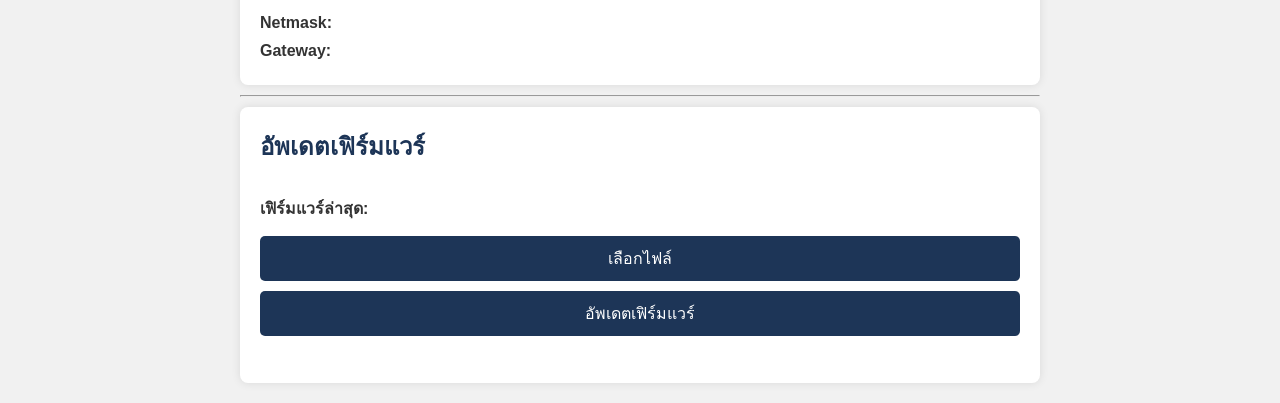
==== commit af55023c: "new javascript code" ====
--- a/main/webpage/index.html
+++ b/main/webpage/index.html
@@ -13,89 +13,7 @@
     <header>
         <h1>ระบบสั่งจ่ายน้ำอัตโนมัติ</h1>
     </header>
-   
-    <main>
-        <section id="DHT22Sensor">
-            <div class="flex-container">
-                <h2>ข้อมูลทั่วไป</h2>
-                <div id="local_time" class="time-data"></div>
-            </div>
-            <div class="sensor-container">
-                <div class="sensor-box temperature">
-                    <label>อุณหภูมิ</label>
-                    <div id="temperature_reading" class="data"></div>
-                </div>
-                <div class="sensor-box humidity">
-                    <label>ความชื้นในอากาศ</label>
-                    <div id="humidity_reading" class="data"></div>
-                </div>
-                <div class="sensor-box soil-moisture">
-                    <label>ความชื้นในดิน</label>
-                    <div id="soil_moisture_reading" class="data"></div>
-                </div>
-            </div>
-        </section>
-        <hr>
-
-        <section id="WaterConfig">
-            <h2>กำหนดค่าของระบบ</h2>
-            <label for="min_moiture_level">ความชื้นเปิดวาล์ว (ค่าต่ำสุด): <span id="min_moiture_level_data" class="data"></span></label>
-            <input id="min_moiture_level" type="number" maxlength="10" min="0" max="100" value="" placeholder="0-100%">
-            <label for="required_moiture_level">ความชื้นปิดวาล์ว (ค่าสูงสุด): <span id="required_moiture_level_data" class="data"></span></label>
-            <input id="required_moiture_level" type="number" maxlength="10"  min="0" max="100" value="" placeholder="0-100%">
-            <label for="duration">เวลาสูงสุด (หากเกินเวลานี้วาล์วน้ำจะปิดอัตโนมัติ): <span id="duration_data" class="data"></span></label>
-            <input id="duration" type="number" maxlength="10" value="" placeholder="จำนวนนาที">
-            <button id="save_water_config">บันทึก</button>
-        </section>
-        <hr>
-
-        <section id="ManualControl">
-            <h2>เปิด/ปิด วาล์วน้ำ</h2>
-			<div>
-				<input id="manual-chk" type="checkbox"><span id="manual-label">กำหนดเอง</span>
-			</div>
-            <button id="manual_water_btn">เปิดวาล์ว</button>
-        </section>
-        <hr>
-
-		<section id="EspSSID">
-			<h2>ชื่อ WiFi (SSID):</h2>
-			<div id="ap_ssid"></div>
-		</section>
-		<hr>
-		
-        <section id="WiFiConnect">
-            <h2>เชื่อมต่อ WiFi</h2>
-            <input id="connect_ssid" type="text" maxlength="32" placeholder="SSID" value="">
-            <input id="connect_pass" type="password" maxlength="64" placeholder="รหัสผ่าน" value="">
-            <label><input type="checkbox" onclick="showPassword()">แสดง Password</label>
-            <button id="connect_wifi">เชื่อมต่อ</button>
-            <div id="wifi_connect_credentials_errors"></div>
-            <h4 id="wifi_connect_status" class="hidden"></h4>
-        </section>
-
-        <section id="connect_info">
-            <div id="connected_ap_label"></div> <div id="connected_ap" class="data"></div>
-            <div id="ip_address_label"></div> <div id="wifi_connect_ip" class="data"></div>
-		    <div id="netmask_label"></div> <div id="wifi_connect_netmask" class="data"></div>
-		    <div id="gateway_label"></div> <div id="wifi_connect_gw" class="data"></div>
-            <button id="disconnect_wifi">Disconnect</button>
-        </section>
-        <hr>
-
-        <section id="OTA">
-            <h2>อัพเดตเฟิร์มแวร์</h2>
-            <label id="latest_firmware_label">เฟิร์มแวร์ล่าสุด:</label>
-            <div id="latest_firmware"></div>
-            <input type="file" id="selected_file" accept=".bin" style="display: none;" onchange="getFileInfo()" />
-            <div class="buttons">
-                <button onclick="document.getElementById('selected_file').click();">เลือกไฟล์</button>
-                <button onclick="updateFirmware()">อัพเดตเฟิร์มแวร์</button>
-            </div>
-            <h4 id="file_info"></h4>
-            <h4 id="ota_update_status"></h4>
-        </section>
-        <hr>
+    <main id="main-container">
     </main>
 </body>
 </html>
--- a/main/webpage/app.css
+++ b/main/webpage/app.css
@@ -82,6 +82,10 @@
     border-radius: 5px;
     margin: 0 5px;
     position: relative;
+    display: flex;
+    flex-direction: column;
+    justify-content: center;
+    height: 150px; /* Adjust height as needed */
 }
 
 .sensor-box label {
@@ -119,6 +123,33 @@
     position: absolute;
     top: 10px;
     left: 10px;
+}
+
+.humidity, .soil-moisture, .temperature {
+    position: relative;
+    margin-bottom: 20px;
+}
+
+#humidity-bar, #soil-moisture-bar {
+    margin-top: 10px; 
+    width: 80%;
+    height: 20px;
+    background: lightgrey;
+    border-radius: 10px;
+    margin: 10px auto 0; 
+    transition: background 0.3s ease;
+}
+
+#humidity-bar-fill, #soil-moisture-bar-fill {
+    height: 100%;
+    background: #1e90ff;
+    border-radius: 10px;
+    transition: width 0.3s ease;
+    margin: 0;
+}
+
+#latest-firmware-label, #latest-firmware-date {
+    display: inline-block;
 }
 
 div {
@@ -173,11 +204,13 @@
 }
 
 /* Specific styling for inline elements */
-#ap_ssid, #latest_firmware,#latest_firmware_label, #temperature_reading, #humidity_reading, #soil_moisture_reading, #connected_ap, #wifi_connect_ip, #wifi_connect_netmask, #wifi_connect_gw {
+.lbl {
     display: inline-block;
-}
-
-#disconnect_wifi {
+    font-weight: bold;
+    margin: 10px 0 5px;
+}
+
+#disconnect-button {
 	background-color: #ff4500;
 }
 
